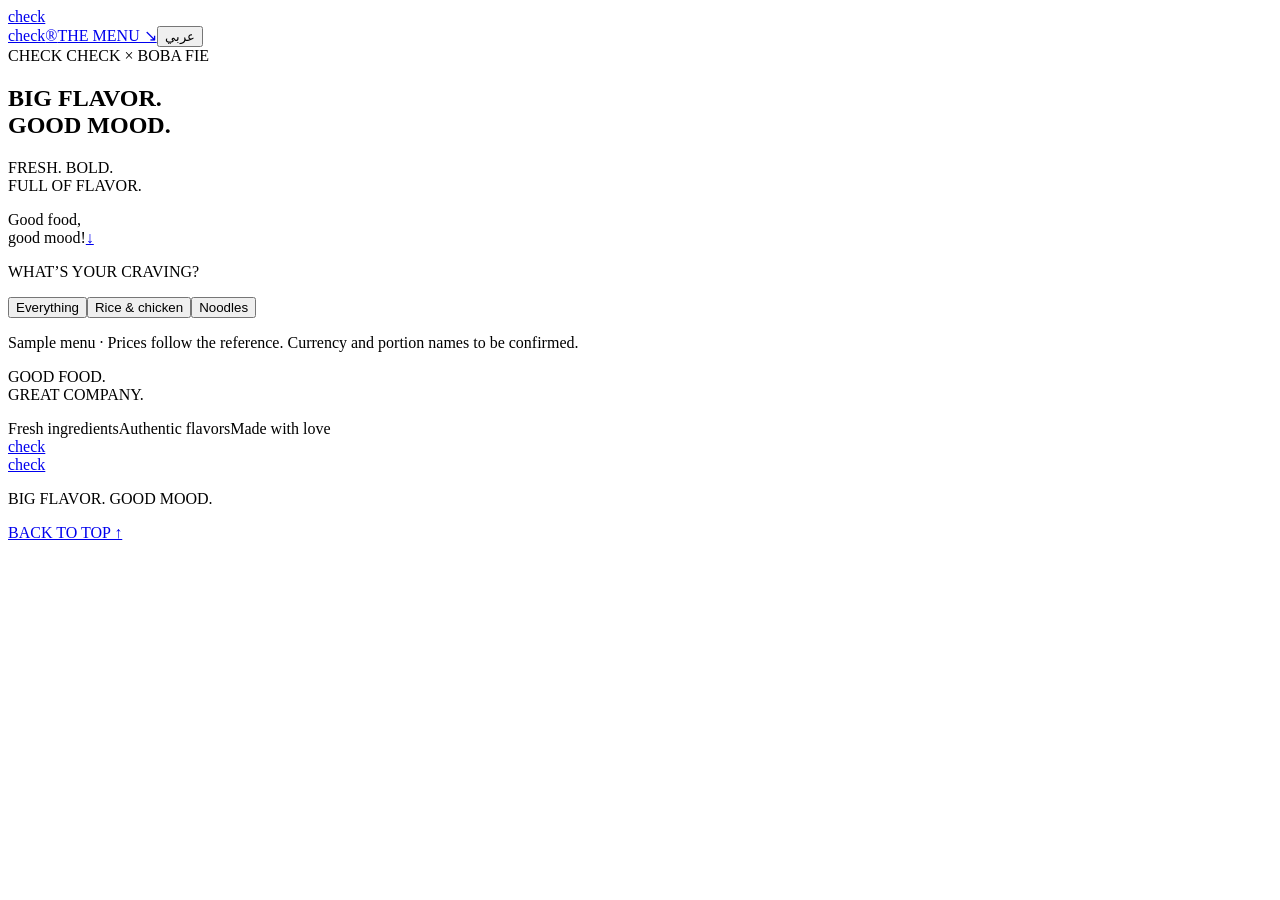
==== index.html @ 59d2eaee "Add files via upload" ====
<!doctype html>
<html lang="en"><head><meta charset="utf-8"><meta name="viewport" content="width=device-width,initial-scale=1"><meta name="theme-color" content="#561065"><meta name="description" content="Check Check — four flavors, one craving. Explore our food menu."><title>Check Check • The Menu</title><link rel="stylesheet" href="style.css"></head>
<body><header><a class="logo" href="#">check<br>check<span>®</span></a><a class="menu-link" href="#menu" data-en="THE MENU ↘" data-ar="المنيو ↙">THE MENU ↘</a><button id="language" aria-label="Switch to Arabic">عربي</button></header>
<main><section class="hero"><div class="eyebrow" data-en="CHECK CHECK × BOBA FIE" data-ar="تشيك تشيك × بوبا فاي">CHECK CHECK × BOBA FIE</div><h1 data-en="BIG FLAVOR.<br>GOOD MOOD." data-ar="طعم كبير.<br>مزاج أحلى.">BIG FLAVOR.<br>GOOD MOOD.</h1><div class="hero-bottom"><p data-en="FRESH. BOLD.<br>FULL OF FLAVOR." data-ar="أربع نكهات.<br>كلها على مزاجك.">FRESH. BOLD.<br>FULL OF FLAVOR.</p><span class="scribble" data-en="Good food,<br>good mood!" data-ar="أكلة حلوة،<br>مزاج أحلى!">Good food,<br>good mood!</span><a class="round" href="#menu" aria-label="Explore menu">↓</a></div></section>
<section id="menu" aria-label="Food menu"><div class="menu-top"><p data-en="WHAT’S YOUR CRAVING?" data-ar="نفسك في إيه؟">WHAT’S YOUR CRAVING?</p><div class="filters" aria-label="Filter menu"><button data-filter="all" aria-pressed="true" data-en="Everything" data-ar="كل الأصناف">Everything</button><button data-filter="meat" aria-pressed="false" data-en="Rice & chicken" data-ar="أرز وفراخ">Rice & chicken</button><button data-filter="plant" aria-pressed="false" data-en="Noodles" data-ar="نودلز">Noodles</button></div></div><div id="items"></div><p class="sample" data-en="Sample menu · Prices follow the reference. Currency and portion names to be confirmed." data-ar="منيو تجريبي · الأسعار من المرجع. العملة وأسماء الأحجام تحتاج تأكيد.">Sample menu · Prices follow the reference. Currency and portion names to be confirmed.</p></section>
<section class="closing"><p data-en="GOOD FOOD.<br>GREAT COMPANY." data-ar="أكلة حلوة.<br>ولمة أحلى.">GOOD FOOD.<br>GREAT COMPANY.</p><div><span data-en="Fresh ingredients" data-ar="مكونات طازة">Fresh ingredients</span><span data-en="Authentic flavors" data-ar="نكهة أصلية">Authentic flavors</span><span data-en="Made with love" data-ar="معمولة بحب">Made with love</span></div></section></main><footer><a class="logo" href="#">check<br>check</a><p data-en="BIG FLAVOR. GOOD MOOD." data-ar="أربع نكهات. كلها على مزاجك.">BIG FLAVOR. GOOD MOOD.</p><a href="#" data-en="BACK TO TOP ↑" data-ar="للأعلى ↑">BACK TO TOP ↑</a></footer><script src="menu.js"></script><script src="app.js"></script></body></html>
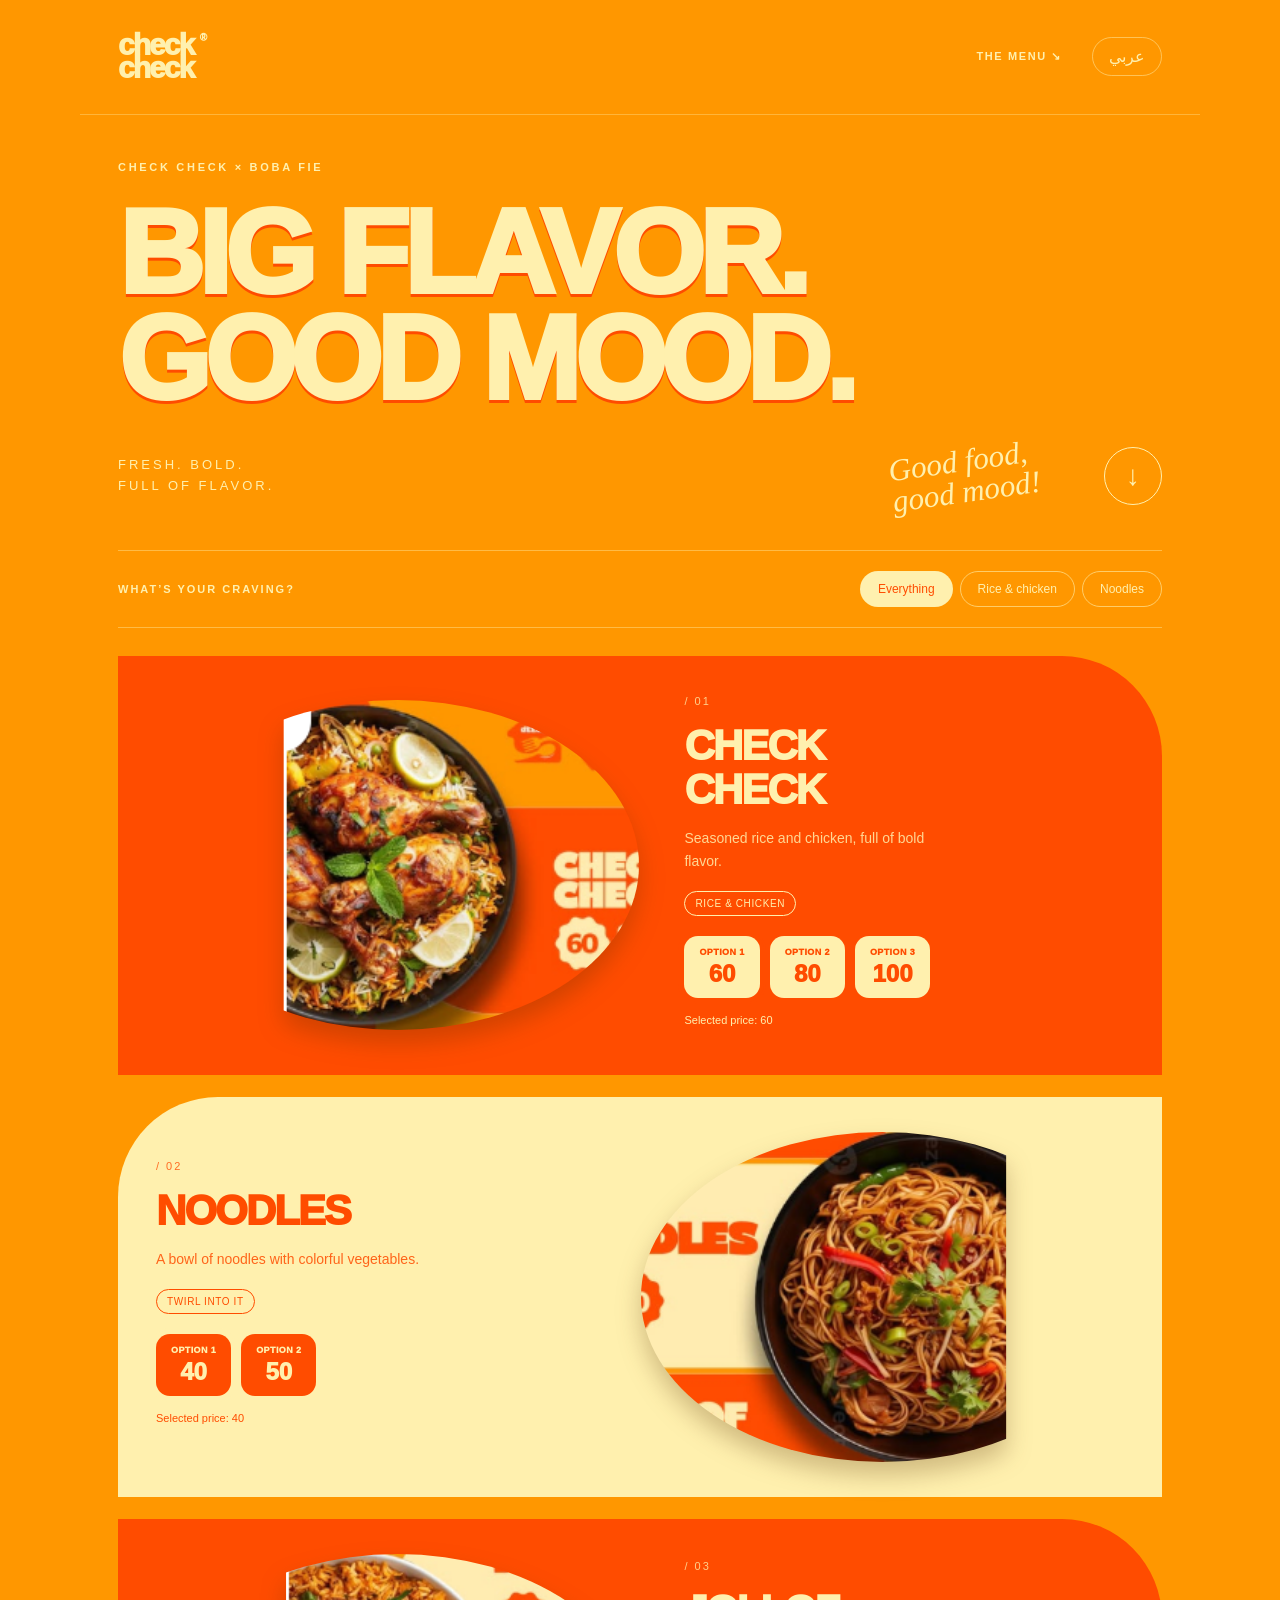
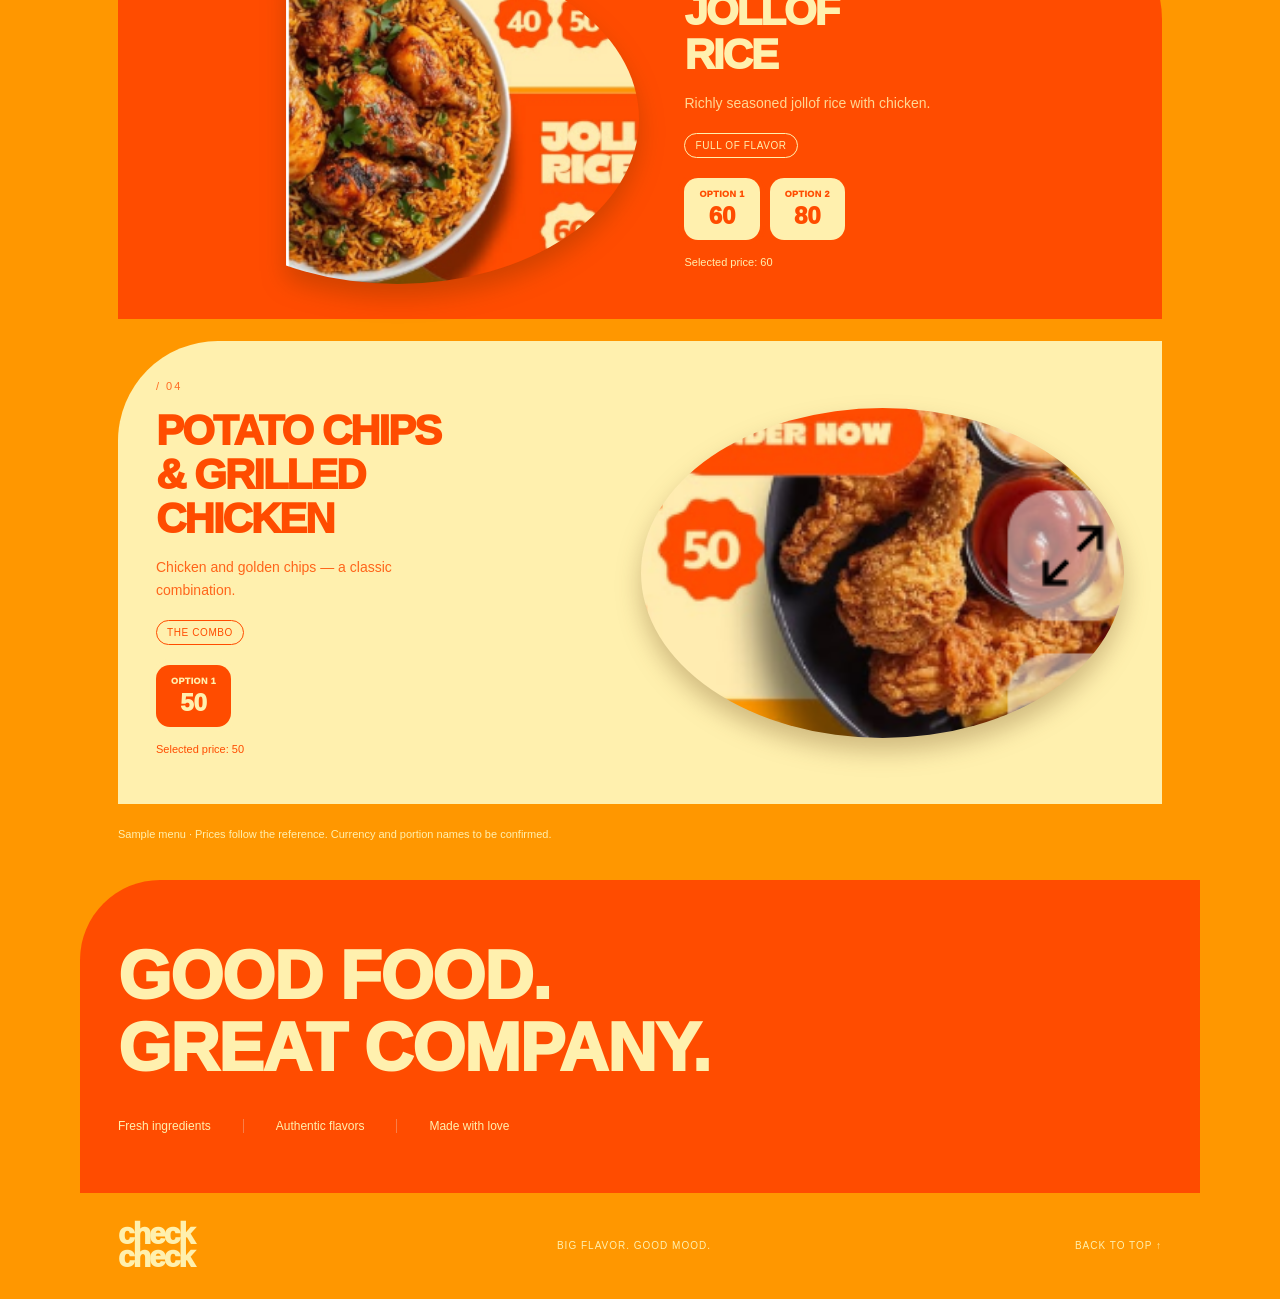
==== commit b38e965e: "Add files via upload" ====
--- a/index.html
+++ b/index.html
@@ -1,6 +1,21 @@
 <!doctype html>
-<html lang="en"><head><meta charset="utf-8"><meta name="viewport" content="width=device-width,initial-scale=1"><meta name="theme-color" content="#561065"><meta name="description" content="Check Check — four flavors, one craving. Explore our food menu."><title>Check Check • The Menu</title><link rel="stylesheet" href="style.css"></head>
+<html lang="en"><head><meta charset="utf-8"><meta name="viewport" content="width=device-width,initial-scale=1"><meta name="theme-color" content="#561065"><meta name="description" content="Check Check — four flavors, one craving. Explore our food menu."><title>Check Check • The Menu</title><style>:root{--paper:#ece4d7;--ink:#561065;--line:#56106530}*{box-sizing:border-box}html{scroll-behavior:smooth;scroll-padding-top:22px}body{margin:0;background:var(--paper);color:var(--ink);font-family:Arial,Helvetica,sans-serif}a{color:inherit;text-decoration:none}button{font:inherit;color:inherit;cursor:pointer}header,main,footer{max-width:1120px;margin:auto}header{padding:34px 38px;display:flex;align-items:center;gap:30px}.logo{font-size:21px;line-height:.82;font-weight:1000;letter-spacing:-1.3px;position:relative}.logo span{position:absolute;font-size:10px;top:0;right:-12px}.menu-link{margin-left:auto;font-size:11px;font-weight:700;letter-spacing:1.6px}#language{border:1px solid var(--line);border-radius:30px;padding:9px 16px;background:transparent}.hero{padding:64px 38px 48px}.eyebrow{font-size:11px;letter-spacing:2.7px;font-weight:bold}h1{font-family:Impact,'Arial Black',sans-serif;font-size:clamp(78px,13.3vw,156px);font-weight:1000;letter-spacing:-5px;line-height:.89;margin:27px 0 30px}.hero-bottom{display:flex;justify-content:space-between;align-items:center}.hero-bottom p{font-size:13px;letter-spacing:3px;line-height:1.6}.scribble{font-family:cursive;font-style:italic;font-size:31px;line-height:1;transform:rotate(-8deg);margin-left:auto;margin-right:65px}.round{border:1px solid var(--ink);border-radius:50%;width:58px;height:58px;display:grid;place-items:center;font-size:28px}#menu{padding:0 38px}.menu-top{border-top:1px solid var(--line);border-bottom:1px solid var(--line);padding:20px 0;display:flex;align-items:center;justify-content:space-between;gap:16px}.menu-top p{font-size:11px;font-weight:bold;letter-spacing:2px}.filters{display:flex;gap:7px}.filters button{background:transparent;border:1px solid var(--line);border-radius:30px;padding:10px 17px;font-size:12px}.filters button[aria-pressed=true]{background:var(--ink);color:var(--paper)}article{display:grid;grid-template-columns:1.2fr 1fr;gap:60px;align-items:center;min-height:350px;border-bottom:1px solid var(--line);padding:30px 0}article:nth-child(even){grid-template-columns:1fr 1.2fr}article:nth-child(even) .food{order:2}article:nth-child(even) .details{padding-left:40px}.food{width:100%;display:block;mix-blend-mode:multiply}.details{max-width:370px}.number{font-size:11px;letter-spacing:2px;opacity:.6}.name{font-family:'Arial Black',Arial,sans-serif;font-size:33px;letter-spacing:-1.1px;line-height:1.05;margin:15px 0}.description{font-size:14px;line-height:1.65;max-width:270px;opacity:.85}.price{font-size:29px;font-weight:bold;letter-spacing:-1px;margin-top:20px}.tag{display:inline-block;border:1px solid var(--line);padding:6px 10px;border-radius:30px;font-size:10px;letter-spacing:.6px;margin-top:4px}.sample{font-size:11px;opacity:.6;margin:24px 0}.closing{margin-top:40px;padding:60px 38px;background:var(--ink);color:var(--paper);border-radius:65px 65px 0 0}.closing p{font-family:Impact,'Arial Black',sans-serif;font-size:clamp(35px,6vw,68px);line-height:1.05;margin:0 0 36px;letter-spacing:-1px}.closing div{display:flex;gap:32px;font-size:12px}.closing span+span{border-left:1px solid #ece4d755;padding-left:32px}footer{padding:30px 38px;display:flex;justify-content:space-between;align-items:center}footer p,footer>a:last-child{font-size:10px;letter-spacing:1px}button:hover,.round:hover{background:var(--ink);color:var(--paper)}:focus-visible{outline:3px solid #bc709c;outline-offset:5px}[dir=rtl] h1{font-family:Arial,sans-serif;letter-spacing:-3px;line-height:1.1;font-size:clamp(65px,10vw,120px)}[dir=rtl] .menu-link{margin-left:0;margin-right:auto}[dir=rtl] .scribble{margin-right:auto;margin-left:65px}[dir=rtl] .hero-bottom p{letter-spacing:0}article[hidden]{display:none}@media(max-width:600px){header{padding:25px 22px}.hero{padding:43px 22px 34px}h1{font-size:23vw;letter-spacing:-3px}.eyebrow{font-size:9px;letter-spacing:1.5px}.hero-bottom p{font-size:10px;letter-spacing:1.5px}.scribble{font-size:23px;margin-right:22px}.round{width:40px;height:40px;font-size:20px}#menu{padding:0 22px}.menu-top{align-items:flex-start;flex-direction:column;padding:15px 0}.menu-top p{margin:0}.filters{width:100%}.filters button{font-size:11px;padding:9px 12px}article,article:nth-child(even){grid-template-columns:1fr 1fr;gap:15px;min-height:245px;padding:25px 0}article:nth-child(even) .details{padding-left:0}.name{font-size:21px;letter-spacing:-.7px;margin:9px 0}.description{font-size:12px;line-height:1.45}.price{font-size:23px;margin-top:13px}.tag{font-size:9px;padding:5px 7px}.number{font-size:9px}.closing{border-radius:35px 35px 0 0;padding:40px 22px}.closing div{gap:12px;font-size:10px}.closing span+span{padding-left:12px}footer{padding:28px 22px;gap:20px}footer p{display:none}.sample{line-height:1.6}}@media(prefers-reduced-motion:reduce){html{scroll-behavior:auto}}
+:root{--paper:#ff9700;--ink:#ff4c00;--line:#ff4c0045}body{color:#fff0ae}header{border-bottom:1px solid #fff0ae55}.logo{font-size:30px;letter-spacing:-2px;line-height:.76}header button,header a{color:#fff0ae}#language{border-color:#fff0ae80}.hero{padding-top:46px;padding-bottom:40px}h1{font-family:'Arial Black',Impact,sans-serif;font-size:clamp(65px,10vw,118px);letter-spacing:-6px;line-height:.9;font-weight:1000;text-shadow:0 3px 0 #ff4c00}.hero .eyebrow{color:#fff0ae}.round{border-color:#fff0ae}.menu-top{border-color:#fff0ae66}.filters button{border-color:#fff0ae99;color:#fff0ae}.filters button[aria-pressed=true]{background:#fff0ae;color:#ff4c00}#items{padding-top:28px}article,article:nth-child(even){background:#ff4c00;color:#fff0ae;border:0;border-radius:0 100px 0 0;margin-bottom:22px;padding:35px 38px;grid-template-columns:1.1fr 1fr;gap:45px;min-height:330px}article:nth-child(even){background:#fff0ae;color:#ff4c00;border-radius:100px 0 0 0;grid-template-columns:1fr 1.1fr}article:nth-child(even) .details{padding-left:0}.food{mix-blend-mode:normal;max-height:330px;filter:drop-shadow(0 13px 12px #51270045);border-radius:50%;overflow:hidden}.name{font-family:'Arial Black',Impact,sans-serif;font-size:42px;font-weight:1000;letter-spacing:-2px}.number{opacity:.8}.tag{border-color:currentColor}.price{display:flex;gap:10px;align-items:center;flex-wrap:wrap}.price button{background:#fff0ae;color:#ff4c00;border:2px solid transparent;border-radius:14px;padding:10px 13px;font-size:24px;font-weight:1000;line-height:1}.price button[aria-pressed=true]{outline:2px solid currentColor;outline-offset:4px}.price button small{display:block;font-size:9px;margin-bottom:5px;letter-spacing:.4px}article:nth-child(even) .price button{background:#ff4c00;color:#fff0ae}.sample{color:#fff0ae;opacity:1}.closing{border-radius:80px 0 0 0;color:#fff0ae;background:#ff4c00}.closing p{font-family:'Arial Black',Impact,sans-serif;font-weight:1000}.selection{font-size:11px;min-height:15px;margin-top:16px}footer{color:#fff0ae}a:focus-visible,button:focus-visible{outline:3px solid #632712}@media(max-width:600px){h1{font-size:16.5vw;letter-spacing:-3px}.hero{padding-top:35px}.logo{font-size:24px}.hero .eyebrow{font-size:10px}.hero-bottom .scribble{font-size:21px}article,article:nth-child(even){grid-template-columns:.95fr 1.05fr;gap:18px;padding:27px 18px;min-height:280px;border-radius:0 65px 0 0}article:nth-child(even){grid-template-columns:1.05fr .95fr;border-radius:65px 0 0 0}.name{font-size:26px;letter-spacing:-1px}.price{gap:9px}.price button{font-size:18px;padding:8px}.price button small{font-size:8px}.description{font-size:11px}.closing{border-radius:60px 0 0 0}.filters button{padding:9px 13px}}
+</style></head>
 <body><header><a class="logo" href="#">check<br>check<span>®</span></a><a class="menu-link" href="#menu" data-en="THE MENU ↘" data-ar="المنيو ↙">THE MENU ↘</a><button id="language" aria-label="Switch to Arabic">عربي</button></header>
 <main><section class="hero"><div class="eyebrow" data-en="CHECK CHECK × BOBA FIE" data-ar="تشيك تشيك × بوبا فاي">CHECK CHECK × BOBA FIE</div><h1 data-en="BIG FLAVOR.<br>GOOD MOOD." data-ar="طعم كبير.<br>مزاج أحلى.">BIG FLAVOR.<br>GOOD MOOD.</h1><div class="hero-bottom"><p data-en="FRESH. BOLD.<br>FULL OF FLAVOR." data-ar="أربع نكهات.<br>كلها على مزاجك.">FRESH. BOLD.<br>FULL OF FLAVOR.</p><span class="scribble" data-en="Good food,<br>good mood!" data-ar="أكلة حلوة،<br>مزاج أحلى!">Good food,<br>good mood!</span><a class="round" href="#menu" aria-label="Explore menu">↓</a></div></section>
 <section id="menu" aria-label="Food menu"><div class="menu-top"><p data-en="WHAT’S YOUR CRAVING?" data-ar="نفسك في إيه؟">WHAT’S YOUR CRAVING?</p><div class="filters" aria-label="Filter menu"><button data-filter="all" aria-pressed="true" data-en="Everything" data-ar="كل الأصناف">Everything</button><button data-filter="meat" aria-pressed="false" data-en="Rice & chicken" data-ar="أرز وفراخ">Rice & chicken</button><button data-filter="plant" aria-pressed="false" data-en="Noodles" data-ar="نودلز">Noodles</button></div></div><div id="items"></div><p class="sample" data-en="Sample menu · Prices follow the reference. Currency and portion names to be confirmed." data-ar="منيو تجريبي · الأسعار من المرجع. العملة وأسماء الأحجام تحتاج تأكيد.">Sample menu · Prices follow the reference. Currency and portion names to be confirmed.</p></section>
-<section class="closing"><p data-en="GOOD FOOD.<br>GREAT COMPANY." data-ar="أكلة حلوة.<br>ولمة أحلى.">GOOD FOOD.<br>GREAT COMPANY.</p><div><span data-en="Fresh ingredients" data-ar="مكونات طازة">Fresh ingredients</span><span data-en="Authentic flavors" data-ar="نكهة أصلية">Authentic flavors</span><span data-en="Made with love" data-ar="معمولة بحب">Made with love</span></div></section></main><footer><a class="logo" href="#">check<br>check</a><p data-en="BIG FLAVOR. GOOD MOOD." data-ar="أربع نكهات. كلها على مزاجك.">BIG FLAVOR. GOOD MOOD.</p><a href="#" data-en="BACK TO TOP ↑" data-ar="للأعلى ↑">BACK TO TOP ↑</a></footer><script src="menu.js"></script><script src="app.js"></script></body></html>
+<section class="closing"><p data-en="GOOD FOOD.<br>GREAT COMPANY." data-ar="أكلة حلوة.<br>ولمة أحلى.">GOOD FOOD.<br>GREAT COMPANY.</p><div><span data-en="Fresh ingredients" data-ar="مكونات طازة">Fresh ingredients</span><span data-en="Authentic flavors" data-ar="نكهة أصلية">Authentic flavors</span><span data-en="Made with love" data-ar="معمولة بحب">Made with love</span></div></section></main><footer><a class="logo" href="#">check<br>check</a><p data-en="BIG FLAVOR. GOOD MOOD." data-ar="أربع نكهات. كلها على مزاجك.">BIG FLAVOR. GOOD MOOD.</p><a href="#" data-en="BACK TO TOP ↑" data-ar="للأعلى ↑">BACK TO TOP ↑</a></footer><script>// Sample prices from the reference. Confirm currency and portion labels before launch.
+const menuItems=[
+{id:'01',category:'meat',name:['CHECK<br>CHECK','تشيك<br>تشيك'],description:['Seasoned rice and chicken, full of bold flavor.','أرز متبل وفراخ بنكهة غنية.'],prices:[60,80,100],tag:['RICE & CHICKEN','أرز وفراخ'],crop:'0 30 150 217'},
+{id:'02',category:'plant',name:['NOODLES','نودلز'],description:['A bowl of noodles with colorful vegetables.','نودلز مع تشكيلة خضار ملونة.'],prices:[40,50],tag:['TWIRL INTO IT','طعم على مزاجك'],crop:'295 218 172 230'},
+{id:'03',category:'meat',name:['JOLLOF<br>RICE','جولوف<br>رايس'],description:['Richly seasoned jollof rice with chicken.','أرز جولوف بتوابل غنية مع الفراخ.'],prices:[60,80],tag:['FULL OF FLAVOR','نكهة غنية'],crop:'0 290 155 229'},
+{id:'04',category:'meat',name:['POTATO CHIPS<br>& GRILLED<br>CHICKEN','بطاطس<br>وفراخ مشوية'],description:['Chicken and golden chips — a classic combination.','فراخ وبطاطس ذهبية في وجبة واحدة.'],prices:[50],tag:['THE COMBO','الكومبو'],crop:'284 534 111 152'}
+];
+
+let arabic=false,filter='all';const selections={};
+function render(){document.getElementById('items').innerHTML=menuItems.filter(i=>filter==='all'||i.category===filter).map(i=>{const selected=selections[i.id]??0;return `<article><svg class="food" viewBox="${i.crop}" role="img" aria-label="${i.name[arabic?1:0].replaceAll('<br>',' ')}"><image href="[data-uri]